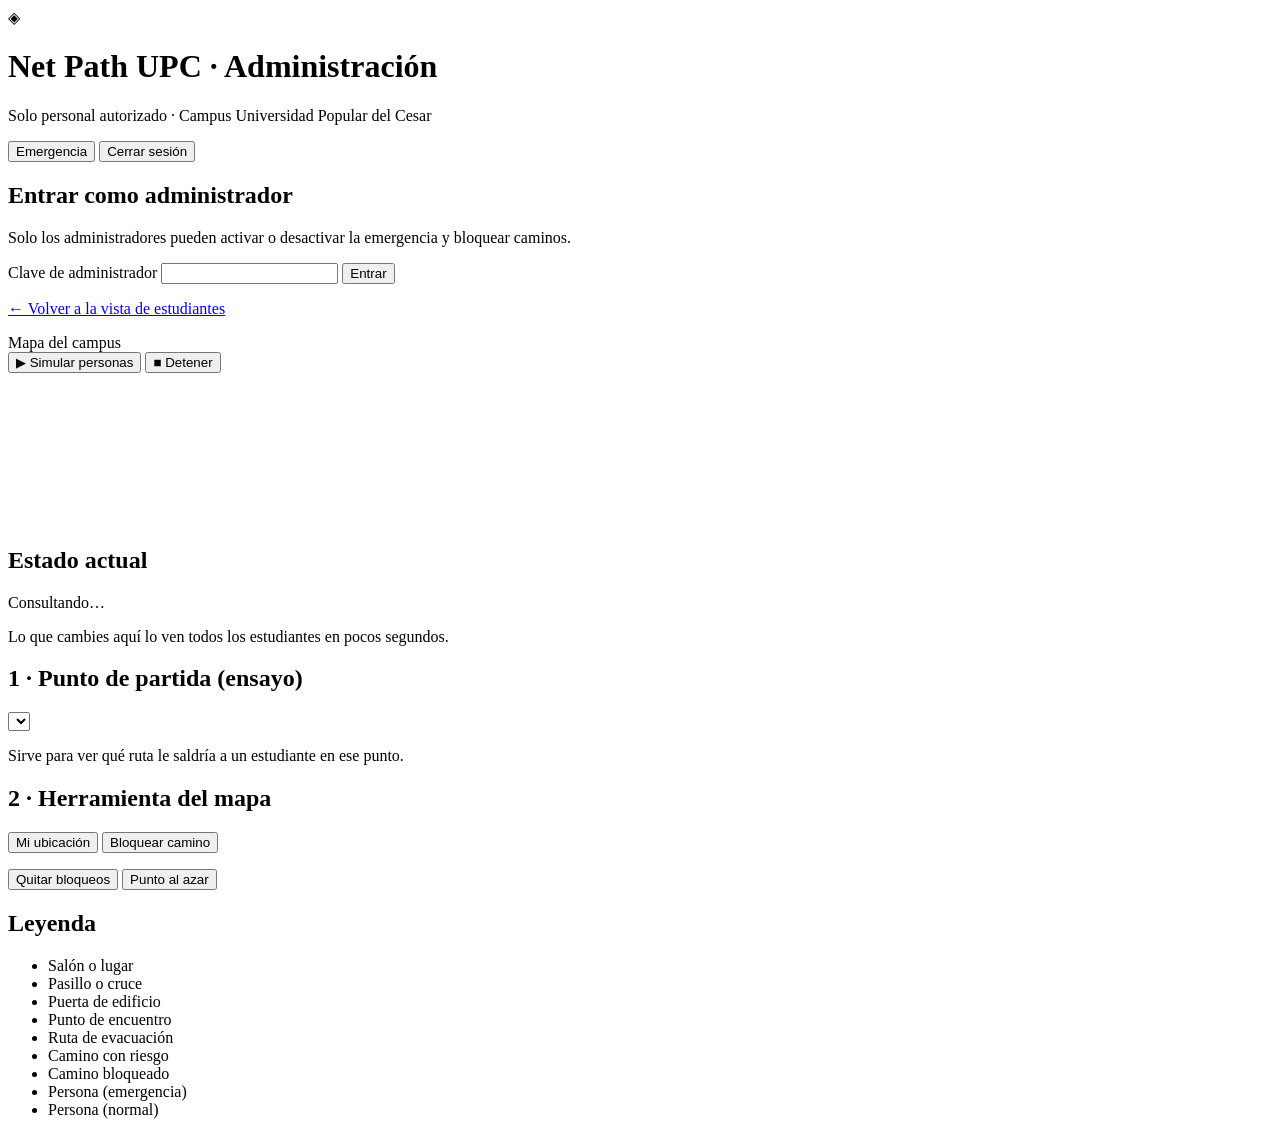
==== web/admin.html @ e166f484 "feat(admin): pagina de administrador, login y configuracion de la clave" ====
<!DOCTYPE html>
<html lang="es">
<head>
  <meta charset="utf-8">
  <meta name="viewport" content="width=device-width, initial-scale=1">
  <title>Net Path UPC · Administración</title>
  <link rel="stylesheet" href="estilos.css">
  <link rel="preconnect" href="https://fonts.googleapis.com">
  <link rel="preconnect" href="https://fonts.gstatic.com" crossorigin>
  <link href="https://fonts.googleapis.com/css2?family=Inter:wght@400;500;600;700&display=swap" rel="stylesheet">
</head>
<body data-rol="admin" class="cargando sin-sesion">

<header class="cabecera">
  <div class="cabecera-izq">
    <div class="logo">
      <span class="logo-icon">◈</span>
      <div>
        <h1>Net Path UPC · Administración</h1>
        <p>Solo personal autorizado · Campus Universidad Popular del Cesar</p>
      </div>
    </div>
  </div>
  <div class="cabecera-der">
    <button id="btnAlerta" class="btn-alerta" type="button" aria-pressed="false">
      <span class="punto-alerta"></span>
      <span id="textoAlerta">Emergencia</span>
    </button>
    <button id="btnSalir" class="btn-salir" type="button">Cerrar sesión</button>
  </div>
</header>

<section class="login-caja" aria-labelledby="tituloLogin">
  <h2 id="tituloLogin">Entrar como administrador</h2>
  <p>Solo los administradores pueden activar o desactivar la emergencia y bloquear caminos.</p>
  <form id="formLogin" novalidate>
    <label for="inClave">Clave de administrador</label>
    <input id="inClave" name="clave" type="password" autocomplete="current-password" required>
    <button id="btnEntrar" type="submit">Entrar</button>
    <div id="msgLogin" class="login-msg" role="alert"></div>
  </form>
  <p><a href="/">← Volver a la vista de estudiantes</a></p>
</section>

<main class="contenido">

  <section class="mapa-caja">
    <div class="mapa-toolbar">
      <span class="toolbar-titulo">Mapa del campus</span>
      <div class="toolbar-acciones">
        <button type="button" id="btnSimular" class="btn-tool" title="Simular personas evacuando">
          ▶ Simular personas
        </button>
        <button type="button" id="btnDetener" class="btn-tool oculto" title="Detener simulación">
          ■ Detener
        </button>
      </div>
    </div>
    <svg id="mapa" role="img" aria-label="Plano del campus con rutas de evacuación"></svg>
  </section>

  <aside class="panel">

    <section class="panel-sec">
      <h2>Estado actual</h2>
      <p id="infoAdmin" class="info-admin" role="status">Consultando…</p>
      <p class="pista">Lo que cambies aquí lo ven todos los estudiantes en pocos segundos.</p>
    </section>

    <section class="panel-sec">
      <h2>1 · Punto de partida (ensayo)</h2>
      <select id="selOrigen" aria-label="Ubicación de prueba"></select>
      <p class="pista">Sirve para ver qué ruta le saldría a un estudiante en ese punto.</p>
    </section>

    <section class="panel-sec">
      <h2>2 · Herramienta del mapa</h2>
      <div class="seg" role="group" aria-label="Herramienta">
        <button type="button" data-modo="ubicacion" class="activo">Mi ubicación</button>
        <button type="button" data-modo="bloqueo">Bloquear camino</button>
      </div>
      <p class="pista" id="pistaModo"></p>
      <div class="fila">
        <button type="button" id="btnLimpiar" class="secundario">Quitar bloqueos</button>
        <button type="button" id="btnAzar" class="secundario">Punto al azar</button>
      </div>
    </section>

    <section id="resultado" class="panel-sec" aria-live="polite"></section>

    <section id="alternativas" class="panel-sec"></section>

    <section class="panel-sec">
      <h2>Leyenda</h2>
      <ul class="leyenda">
        <li><i class="pt salon"></i> Salón o lugar</li>
        <li><i class="pt pasillo"></i> Pasillo o cruce</li>
        <li><i class="pt puerta"></i> Puerta de edificio</li>
        <li><i class="pt pe"></i> Punto de encuentro</li>
        <li><i class="ln ruta"></i> Ruta de evacuación</li>
        <li><i class="ln riesgo"></i> Camino con riesgo</li>
        <li><i class="ln bloqueo"></i> Camino bloqueado</li>
        <li><i class="pt persona"></i> Persona (emergencia)</li>
        <li><i class="pt persona-normal"></i> Persona (normal)</li>
      </ul>
    </section>

  </aside>
</main>

<script src="app.js"></script>
<script src="acceso.js"></script>
</body>
</html>
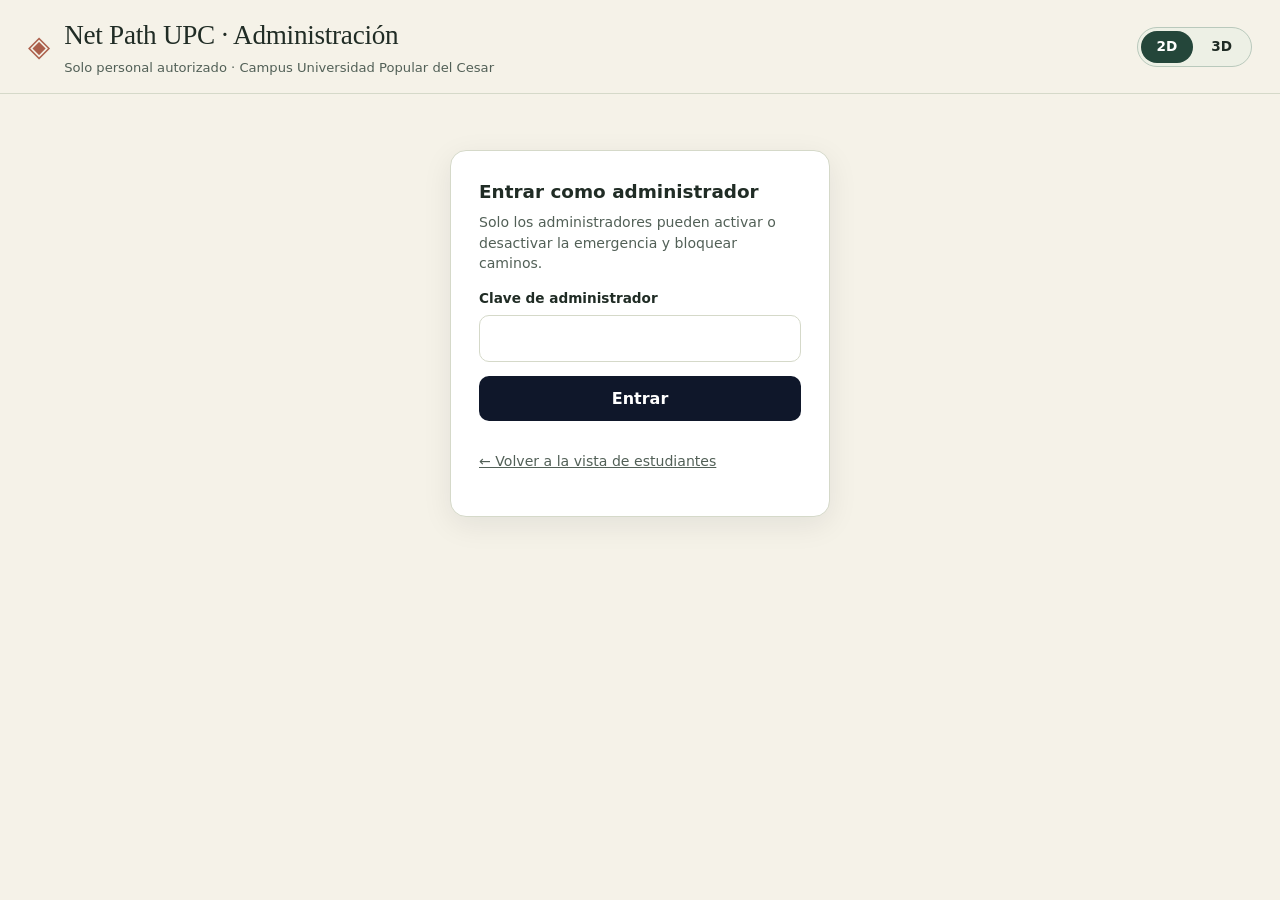
==== commit 99374cf4: "Conectar las vistas públicas y el panel de administración" ====
--- a/web/admin.html
+++ b/web/admin.html
@@ -5,9 +5,6 @@
   <meta name="viewport" content="width=device-width, initial-scale=1">
   <title>Net Path UPC · Administración</title>
   <link rel="stylesheet" href="estilos.css">
-  <link rel="preconnect" href="https://fonts.googleapis.com">
-  <link rel="preconnect" href="https://fonts.gstatic.com" crossorigin>
-  <link href="https://fonts.googleapis.com/css2?family=Inter:wght@400;500;600;700&display=swap" rel="stylesheet">
 </head>
 <body data-rol="admin" class="cargando sin-sesion">
 
@@ -22,6 +19,7 @@
     </div>
   </div>
   <div class="cabecera-der">
+    <div class="conmutador" role="group" aria-label="Cambiar de vista"><a href="index.html" aria-current="page">2D</a><a href="3d.html">3D</a></div>
     <button id="btnAlerta" class="btn-alerta" type="button" aria-pressed="false">
       <span class="punto-alerta"></span>
       <span id="textoAlerta">Emergencia</span>
--- a/web/estilos.css
+++ b/web/estilos.css
@@ -0,0 +1,726 @@
+:root {
+  --fondo: #f5f2e8;
+  --panel: #ffffff;
+  --tinta: #202c25;
+  --suave: #526057;
+  --borde: #d5d9c9;
+  --alerta: #dc2626;
+  --alerta-oscuro: #b91c1c;
+  --ok: #16a34a;
+  --ok-fondo: #ecfdf5;
+  --mal: #b91c1c;
+  --mal-fondo: #fef2f2;
+  --azul: #24463a;
+  --azul-oscuro: #1a3329;
+  --riesgo: #f59e0b;
+  --edificio: #e6e9d9;
+  --edificio-borde: #c3c9b1;
+  --sombra: 0 4px 20px rgba(15, 23, 42, 0.08);
+  --sombra-suave: 0 2px 8px rgba(15, 23, 42, 0.06);
+  --radio: 14px;
+  --font: 'Segoe UI', system-ui, -apple-system, Roboto, sans-serif;
+  --serif: Georgia, 'Times New Roman', serif;
+}
+
+* { box-sizing: border-box; }
+
+body {
+  margin: 0;
+  background: var(--fondo);
+  color: var(--tinta);
+  font-family: var(--font);
+  line-height: 1.45;
+  -webkit-font-smoothing: antialiased;
+}
+
+/* ---------- Cabecera ---------- */
+.cabecera {
+  display: flex;
+  flex-wrap: wrap;
+  align-items: center;
+  justify-content: space-between;
+  gap: 12px 24px;
+  padding: 16px 28px;
+  background: linear-gradient(135deg, #0f172a 0%, #1e293b 100%);
+  color: #fff;
+  box-shadow: 0 4px 24px rgba(0,0,0,.25);
+  transition: background .35s ease;
+}
+body.alerta .cabecera {
+  background: linear-gradient(135deg, #b91c1c 0%, #dc2626 60%, #ef4444 100%);
+}
+
+.logo {
+  display: flex;
+  align-items: center;
+  gap: 14px;
+}
+.logo-icon {
+  font-size: 1.8rem;
+  opacity: .95;
+  line-height: 1;
+}
+.cabecera h1 {
+  margin: 0;
+  font-size: 1.35rem;
+  font-weight: 700;
+  letter-spacing: -0.02em;
+}
+.cabecera p {
+  margin: 3px 0 0;
+  font-size: .82rem;
+  opacity: .88;
+  font-weight: 400;
+}
+
+.btn-alerta {
+  display: inline-flex;
+  align-items: center;
+  gap: 10px;
+  background: rgba(255,255,255,.12);
+  color: #fff;
+  border: 1.5px solid rgba(255,255,255,.55);
+  border-radius: 999px;
+  padding: 10px 18px;
+  font: inherit;
+  font-weight: 600;
+  font-size: .9rem;
+  cursor: pointer;
+  backdrop-filter: blur(6px);
+  transition: background .2s, transform .15s;
+}
+.btn-alerta:hover {
+  background: rgba(255,255,255,.22);
+  transform: translateY(-1px);
+}
+.punto-alerta {
+  width: 10px;
+  height: 10px;
+  border-radius: 50%;
+  background: #fff;
+  box-shadow: 0 0 0 0 rgba(255,255,255,.6);
+  animation: pulso-alerta 1.6s infinite;
+}
+body:not(.alerta) .punto-alerta {
+  background: #94a3b8;
+  animation: none;
+  box-shadow: none;
+}
+@keyframes pulso-alerta {
+  0%   { box-shadow: 0 0 0 0 rgba(255,255,255,.55); }
+  70%  { box-shadow: 0 0 0 10px rgba(255,255,255,0); }
+  100% { box-shadow: 0 0 0 0 rgba(255,255,255,0); }
+}
+
+/* ---------- Distribución ---------- */
+.contenido {
+  display: grid;
+  grid-template-columns: minmax(0, 1fr) 380px;
+  gap: 20px;
+  padding: 20px 24px 36px;
+  max-width: 1480px;
+  margin: 0 auto;
+}
+@media (max-width: 980px) {
+  .contenido { grid-template-columns: 1fr; padding: 14px; }
+}
+
+.mapa-caja, .panel {
+  background: var(--panel);
+  border: 1px solid var(--borde);
+  border-radius: var(--radio);
+  box-shadow: var(--sombra);
+}
+
+.mapa-caja {
+  padding: 0;
+  overflow: hidden;
+  align-self: start;
+}
+
+.mapa-toolbar {
+  display: flex;
+  align-items: center;
+  justify-content: space-between;
+  padding: 12px 16px;
+  border-bottom: 1px solid var(--borde);
+  background: #f8fafc;
+}
+.toolbar-titulo {
+  font-weight: 600;
+  font-size: .9rem;
+  color: var(--tinta);
+}
+.toolbar-acciones {
+  display: flex;
+  gap: 8px;
+}
+.btn-tool {
+  padding: 7px 14px;
+  font: inherit;
+  font-size: .82rem;
+  font-weight: 600;
+  border-radius: 8px;
+  border: 1px solid var(--borde);
+  background: #fff;
+  color: var(--tinta);
+  cursor: pointer;
+  transition: all .15s;
+}
+.btn-tool:hover {
+  background: var(--ok-fondo);
+  border-color: #86efac;
+  color: var(--ok);
+}
+.btn-tool.oculto { display: none; }
+#btnDetener {
+  background: #fef2f2;
+  border-color: #fecaca;
+  color: var(--mal);
+}
+#btnDetener:hover {
+  background: #fee2e2;
+}
+
+#mapa {
+  width: 100%;
+  height: auto;
+  display: block;
+  background: #fafbfc;
+}
+
+/* ---------- Panel lateral ---------- */
+.panel {
+  padding: 6px 18px 20px;
+  align-self: start;
+}
+.panel-sec {
+  padding: 14px 0;
+  border-bottom: 1px solid var(--borde);
+}
+.panel-sec:last-child { border-bottom: 0; }
+.panel-sec:empty { display: none; }
+
+.panel h2 {
+  margin: 0 0 10px;
+  font-size: .92rem;
+  font-weight: 650;
+  color: var(--tinta);
+  letter-spacing: -0.01em;
+}
+.pista {
+  margin: 8px 0 0;
+  font-size: .78rem;
+  color: var(--suave);
+  line-height: 1.4;
+}
+
+select {
+  width: 100%;
+  padding: 11px 12px;
+  font: inherit;
+  font-size: .9rem;
+  border: 1.5px solid var(--borde);
+  border-radius: 10px;
+  background: #fff;
+  color: var(--tinta);
+  transition: border-color .15s, box-shadow .15s;
+}
+select:focus {
+  outline: none;
+  border-color: var(--azul);
+  box-shadow: 0 0 0 3px rgba(37, 99, 235, .15);
+}
+
+.seg {
+  display: flex;
+  border: 1.5px solid var(--borde);
+  border-radius: 10px;
+  overflow: hidden;
+}
+.seg button {
+  flex: 1;
+  padding: 10px 8px;
+  border: 0;
+  background: #fff;
+  font: inherit;
+  font-size: .85rem;
+  font-weight: 500;
+  cursor: pointer;
+  transition: all .15s;
+}
+.seg button + button { border-left: 1.5px solid var(--borde); }
+.seg button.activo {
+  background: var(--tinta);
+  color: #fff;
+  font-weight: 600;
+}
+.seg button:not(.activo):hover {
+  background: #f1f5f9;
+}
+
+.fila {
+  display: flex;
+  gap: 8px;
+  margin-top: 12px;
+}
+.secundario {
+  flex: 1;
+  padding: 9px 8px;
+  font: inherit;
+  font-size: .82rem;
+  font-weight: 500;
+  background: #fff;
+  border: 1.5px solid var(--borde);
+  border-radius: 9px;
+  cursor: pointer;
+  transition: all .15s;
+}
+.secundario:hover {
+  background: #f8fafc;
+  border-color: #94a3b8;
+}
+
+/* ---------- Resultado ---------- */
+.tarjeta {
+  padding: 14px 16px;
+  border-radius: 12px;
+  font-size: .9rem;
+}
+.tarjeta.ok {
+  background: var(--ok-fondo);
+  border: 1px solid #bbf7d0;
+}
+.tarjeta.mal {
+  background: var(--mal-fondo);
+  border: 1px solid #fecaca;
+  color: var(--mal);
+}
+.tarjeta.neutra {
+  background: #f8fafc;
+  border: 1px solid var(--borde);
+  color: var(--suave);
+}
+.tarjeta .etiqueta {
+  font-size: .72rem;
+  text-transform: uppercase;
+  letter-spacing: .05em;
+  color: var(--suave);
+  font-weight: 600;
+}
+.tarjeta .destino {
+  font-size: 1.25rem;
+  font-weight: 700;
+  color: var(--ok);
+  margin: 4px 0 10px;
+  letter-spacing: -0.02em;
+}
+.metricas {
+  display: flex;
+  gap: 28px;
+}
+.metricas b {
+  display: block;
+  font-size: 1.2rem;
+  font-weight: 700;
+}
+.metricas span {
+  font-size: .72rem;
+  color: var(--suave);
+  font-weight: 500;
+}
+
+.pasos {
+  margin: 14px 0 0;
+  padding-left: 22px;
+  font-size: .84rem;
+}
+.pasos li { padding: 2px 0; }
+.pasos li:last-child {
+  font-weight: 700;
+  color: var(--ok);
+}
+
+table {
+  width: 100%;
+  border-collapse: collapse;
+  font-size: .84rem;
+}
+caption {
+  text-align: left;
+  font-weight: 650;
+  font-size: .92rem;
+  margin-bottom: 8px;
+}
+td {
+  padding: 8px 4px;
+  border-top: 1px solid var(--borde);
+}
+td:last-child {
+  text-align: right;
+  white-space: nowrap;
+}
+tr.mejor td {
+  font-weight: 700;
+  color: var(--ok);
+}
+.sin {
+  color: var(--mal);
+  font-weight: 600;
+}
+
+/* ---------- Leyenda ---------- */
+.leyenda {
+  list-style: none;
+  margin: 0;
+  padding: 0;
+  font-size: .84rem;
+  display: grid;
+  gap: 8px;
+}
+.leyenda li {
+  display: flex;
+  align-items: center;
+  gap: 11px;
+}
+.leyenda i {
+  display: inline-block;
+  flex: none;
+}
+.pt {
+  width: 14px;
+  height: 14px;
+  border-radius: 50%;
+}
+.pt.salon { background: var(--azul); }
+.pt.pasillo { background: #94a3b8; }
+.pt.puerta { background: #a85843; }
+.pt.pe {
+  background: #16a34a;
+  box-shadow: 0 0 0 3px #bbf7d0;
+}
+.pt.persona {
+  background: #7c3aed;
+  box-shadow: 0 0 0 2px #ddd6fe;
+}
+.pt.persona-normal {
+  background: #3b82f6;
+  box-shadow: 0 0 0 2px #bfdbfe;
+}
+.ln {
+  width: 28px;
+  height: 0;
+  border-top: 4px solid;
+  border-radius: 2px;
+}
+.ln.ruta { border-color: var(--ok); }
+.ln.riesgo { border-color: var(--riesgo); }
+.ln.bloqueo {
+  border-color: var(--alerta);
+  border-top-style: dashed;
+}
+
+/* ---------- Mapa (SVG) ---------- */
+.plaza {
+  fill: #eef7ef;
+  stroke: #c6e0c8;
+  stroke-width: 1.5;
+}
+.plaza-nombre {
+  font-size: 11px;
+  fill: #6b9a6e;
+  font-style: italic;
+}
+.edificio {
+  fill: var(--edificio);
+  stroke: var(--edificio-borde);
+  stroke-width: 1.5;
+}
+.edif-nombre {
+  font-size: 11px;
+  font-weight: 600;
+  fill: #64748b;
+}
+
+.camino {
+  stroke: #a8b4c4;
+  stroke-width: 3.2;
+  stroke-linecap: round;
+}
+.camino.riesgo {
+  stroke: var(--riesgo);
+  stroke-width: 4.2;
+}
+.camino.bloqueada {
+  stroke: var(--alerta);
+  stroke-dasharray: 6 6;
+  stroke-width: 3.5;
+}
+.hit {
+  stroke: transparent;
+  stroke-width: 16;
+  stroke-linecap: round;
+  pointer-events: stroke;
+}
+.modo-bloqueo .hit { cursor: pointer; }
+.modo-bloqueo .hit:hover { stroke: rgba(220, 38, 38, .16); }
+.x-bloqueo {
+  fill: var(--alerta);
+  font-size: 15px;
+  font-weight: 700;
+  text-anchor: middle;
+  pointer-events: none;
+}
+
+.nodo { cursor: pointer; }
+.nodo circle {
+  stroke: #fff;
+  stroke-width: 2.2;
+}
+.nodo.tipo-SALON circle { fill: var(--azul); }
+.nodo.tipo-PASILLO circle { fill: #94a3b8; }
+.nodo.tipo-SALIDA circle { fill: #a85843; }
+.nodo.tipo-PUNTO_ENCUENTRO circle {
+  fill: #16a34a;
+  stroke: #bbf7d0;
+  stroke-width: 4;
+}
+.nodo:hover circle { stroke: var(--tinta); }
+.nodo.destino circle {
+  stroke: var(--ok);
+  stroke-width: 5;
+}
+.nodo.bloqueado circle {
+  fill: var(--alerta);
+  stroke: #7f1d1d;
+  stroke-dasharray: 3 2;
+}
+
+.et-nodo {
+  font-size: 10.5px;
+  fill: #334155;
+  text-anchor: middle;
+  pointer-events: none;
+}
+.et-pe {
+  font-size: 11.5px;
+  font-weight: 700;
+  fill: #14532d;
+  pointer-events: none;
+}
+.pe-sigla {
+  font-size: 9px;
+  font-weight: 700;
+  fill: #fff;
+  text-anchor: middle;
+  pointer-events: none;
+}
+
+.ruta-base {
+  fill: none;
+  stroke: var(--ok);
+  stroke-width: 8;
+  stroke-linecap: round;
+  stroke-linejoin: round;
+  opacity: .92;
+}
+.ruta-flujo {
+  fill: none;
+  stroke: #fff;
+  stroke-width: 3;
+  stroke-dasharray: 2 10;
+  stroke-linecap: round;
+  stroke-linejoin: round;
+  animation: flujo 1s linear infinite;
+}
+@keyframes flujo {
+  to { stroke-dashoffset: -12; }
+}
+
+.yo {
+  fill: var(--azul);
+  stroke: #fff;
+  stroke-width: 3;
+  pointer-events: none;
+}
+.yo-pulso {
+  fill: none;
+  stroke: var(--azul);
+  stroke-width: 2;
+  pointer-events: none;
+  transform-box: fill-box;
+  transform-origin: center;
+  animation: pulso 1.6s ease-out infinite;
+}
+@keyframes pulso {
+  from { transform: scale(1); opacity: .9; }
+  to   { transform: scale(3); opacity: 0; }
+}
+
+/* Personas en simulación */
+.persona {
+  pointer-events: none;
+}
+.persona circle {
+  fill: #7c3aed;
+  stroke: #fff;
+  stroke-width: 2;
+}
+.persona-sombra {
+  fill: rgba(124, 58, 237, .18);
+}
+
+@media (prefers-reduced-motion: reduce) {
+  .ruta-flujo, .yo-pulso, .punto-alerta { animation: none; }
+}
+
+/* ================= Estudiantes / administradores ================= */
+
+/* Indicador de estado para estudiantes: solo informa, no se puede tocar */
+.estado-pill {
+  cursor: default;
+  user-select: none;
+}
+.estado-pill:hover { background: rgba(255,255,255,.12); transform: none; }
+
+.cabecera-der { display: flex; flex-wrap: wrap; align-items: center; gap: 10px; }
+.btn-salir {
+  background: transparent;
+  color: #fff;
+  border: 1.5px solid rgba(255,255,255,.4);
+  border-radius: 999px;
+  padding: 9px 16px;
+  font: inherit;
+  font-size: .85rem;
+  cursor: pointer;
+}
+.btn-salir:hover { background: rgba(255,255,255,.15); }
+.btn-alerta:focus-visible, .btn-salir:focus-visible, .pie a:focus-visible {
+  outline: 3px solid #fde68a;
+  outline-offset: 2px;
+}
+
+/* Aviso grande cuando hay emergencia */
+.banner-alerta {
+  margin: 0;
+  padding: 12px 28px;
+  background: #7f1d1d;
+  color: #fff;
+  font-weight: 600;
+  text-align: center;
+  font-size: .95rem;
+}
+.banner-alerta[hidden] { display: none; }
+
+.tarjeta.previa {
+  background: #fffbeb;
+  border: 1px solid #fde68a;
+  color: #78350f;
+  margin-bottom: 10px;
+}
+.info-admin { margin: 0; font-weight: 600; font-size: .9rem; }
+
+.pie {
+  text-align: center;
+  padding: 18px;
+  font-size: .8rem;
+  color: var(--suave);
+}
+.pie a { color: var(--suave); }
+
+/* Entrada de administradores */
+.login-caja {
+  max-width: 380px;
+  margin: 56px auto;
+  padding: 28px;
+  background: #fff;
+  border: 1px solid var(--borde);
+  border-radius: 16px;
+  box-shadow: 0 8px 30px rgba(15,23,42,.08);
+}
+.login-caja h2 { margin: 0 0 6px; font-size: 1.15rem; }
+.login-caja p { margin: 0 0 16px; color: var(--suave); font-size: .88rem; }
+.login-caja label { display: block; font-weight: 600; font-size: .85rem; margin-bottom: 6px; }
+.login-caja input {
+  width: 100%;
+  box-sizing: border-box;
+  padding: 11px 12px;
+  border: 1.5px solid var(--borde);
+  border-radius: 10px;
+  font: inherit;
+}
+.login-caja button {
+  width: 100%;
+  margin-top: 14px;
+  padding: 11px;
+  border: 0;
+  border-radius: 10px;
+  background: #0f172a;
+  color: #fff;
+  font: inherit;
+  font-weight: 600;
+  cursor: pointer;
+}
+.login-caja button:disabled { opacity: .6; cursor: wait; }
+.login-msg { min-height: 1.3em; margin-top: 12px; color: var(--mal); font-size: .85rem; }
+
+/* Qué se ve según haya sesión (admin.html) */
+body.cargando .login-caja, body.cargando .contenido { visibility: hidden; }
+body.sin-sesion .contenido,
+body.sin-sesion #btnAlerta,
+body.sin-sesion #btnSalir,
+body:not(.sin-sesion) .login-caja { display: none; }
+.login-caja a { color: var(--suave); }
+
+
+/* ---------- Tema campus (mismo estilo que la vista 3D) ---------- */
+.cabecera {
+  background: var(--fondo);
+  color: var(--tinta);
+  box-shadow: none;
+  border-bottom: 1px solid var(--borde);
+}
+.cabecera h1 { font-family: var(--serif); font-weight: 400; font-size: 1.7rem; letter-spacing: -0.01em; }
+.cabecera p { color: var(--suave); opacity: 1; }
+.logo-icon { color: #a85843; }
+body.alerta .cabecera { background: #b93632; color: #fff; border-bottom-color: #8f2a27; }
+body.alerta .cabecera p, body.alerta .logo-icon { color: #fff; }
+.btn-alerta { background: #edf0e5; color: var(--tinta); border-color: #b9c9bc; backdrop-filter: none; }
+.btn-alerta:hover { background: #e2e7d6; }
+body.alerta .btn-alerta { background: rgba(255,255,255,.16); color: #fff; border-color: rgba(255,255,255,.6); }
+.punto-alerta { background: #b93632; }
+body.alerta .punto-alerta { background: #fff; }
+body:not(.alerta) .punto-alerta { background: #7f8f84; }
+.mapa-toolbar { background: #edf0e5; }
+#mapa { background: #eef0e4; }
+
+/* Conmutador 2D / 3D */
+.conmutador {
+  display: inline-flex;
+  border: 1px solid #b9c9bc;
+  border-radius: 999px;
+  background: #edf0e5;
+  padding: 3px;
+  gap: 2px;
+}
+.conmutador a {
+  padding: 6px 16px;
+  border-radius: 999px;
+  font-size: .85rem;
+  font-weight: 650;
+  color: var(--tinta);
+  text-decoration: none;
+}
+.conmutador a[aria-current="page"] { background: var(--azul); color: #fff; }
+.conmutador a:not([aria-current]):hover { background: #dfe5d3; }
+.conmutador a:focus-visible { outline: 2px solid #4f7458; outline-offset: 2px; }
+body.alerta .conmutador { background: rgba(255,255,255,.16); border-color: rgba(255,255,255,.55); }
+body.alerta .conmutador a { color: #fff; }
+body.alerta .conmutador a[aria-current="page"] { background: #fff; color: #b93632; }
+.cabecera-der { display: flex; align-items: center; gap: 12px; flex-wrap: wrap; }
+
+.predio { fill: #e1e7d0; stroke: #b9c4a0; stroke-width: 2; }
+.entrada { fill: #e3e8d6; stroke: #24463a; stroke-width: 2; }
+.entrada-nombre { font-size: 11px; font-weight: 700; fill: #24463a; }
+.edif-nombre { font-size: 12px; }
+#mapa { max-height: 84vh; margin: 0 auto; }
